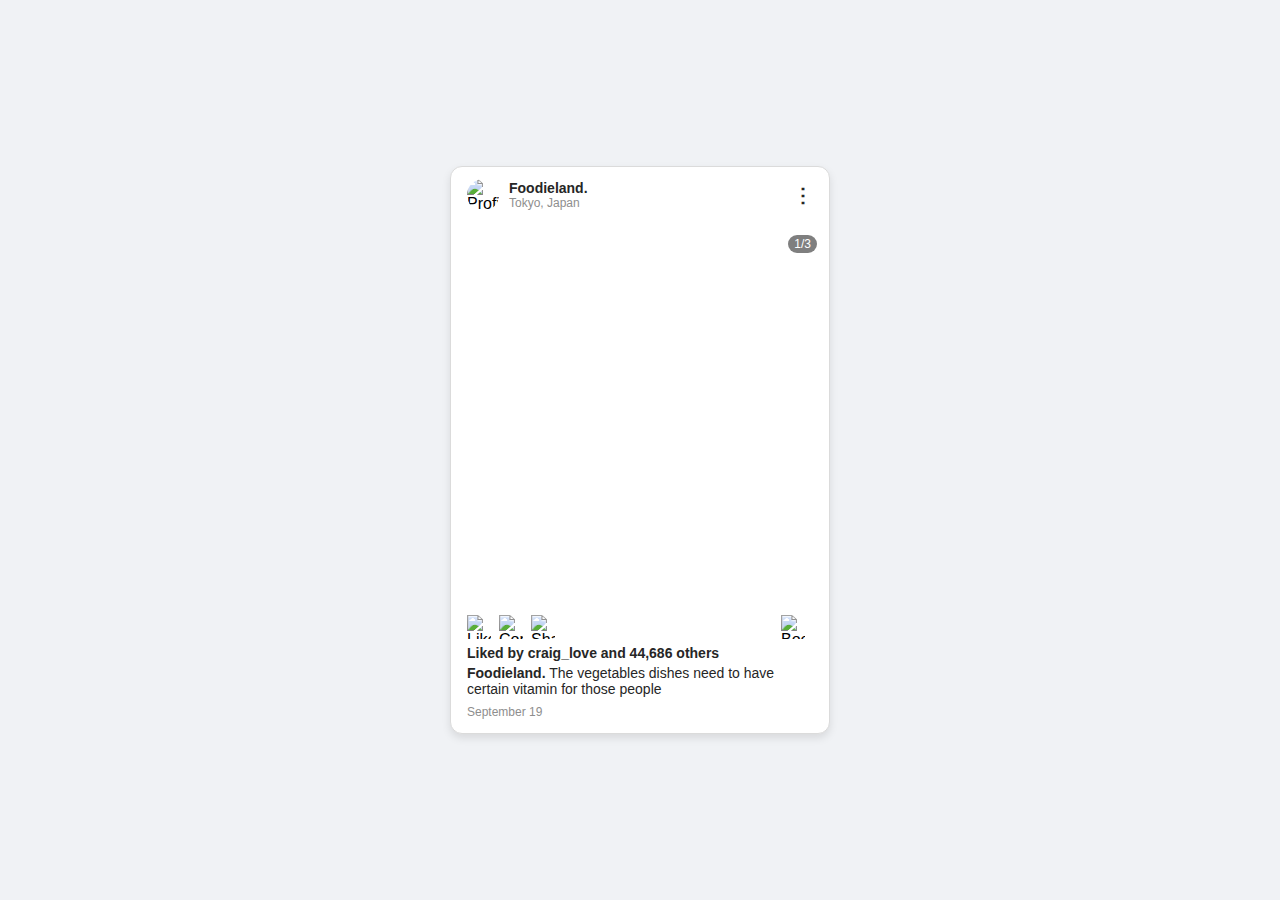
==== test.html @ a622e1d1 "update Instagram section" ====
<!DOCTYPE html>
<html lang="en">

<head>
    <meta charset="UTF-8">
    <meta name="viewport" content="width=device-width, initial-scale=1.0">
    <title>Instagram Post</title>
    <style>
        * {
            box-sizing: border-box;
            margin: 0;
            padding: 0;
        }

        body {
            display: flex;
            justify-content: center;
            align-items: center;
            height: 100vh;
            background-color: #f0f2f5;
            font-family: -apple-system, BlinkMacSystemFont, "Segoe UI", Roboto, Helvetica, Arial, sans-serif;
        }

        .post-container {
            width: 380px;
            background-color: #fff;
            border-radius: 12px;
            box-shadow: 0 4px 8px rgba(0, 0, 0, 0.1);
            overflow: hidden;
            border: 1px solid #dbdbdb;
        }

        .post-header,
        .post-footer {
            display: flex;
            align-items: center;
            padding: 12px 16px;
        }

        .post-header img.profile-pic {
            width: 32px;
            height: 32px;
            border-radius: 50%;
            margin-right: 10px;
        }

        .post-header .username-location {
            display: flex;
            flex-direction: column;
        }

        .post-header .username {
            font-weight: bold;
            font-size: 14px;
            color: #262626;
        }

        .post-header .location {
            font-size: 12px;
            color: #8e8e8e;
        }

        .post-header .dots-icon {
            margin-left: auto;
            font-weight: bold;
            color: #262626;
            font-size: 20px;
        }

        .post-image-container {
            position: relative;
        }

        .post-image {
            width: 100%;
            height: 380px;
            background-image: url('https://via.placeholder.com/380x380');
            /* Replace with actual image URL */
            background-size: cover;
            background-position: center;
        }

        .image-indicator {
            position: absolute;
            top: 12px;
            right: 12px;
            background-color: rgba(0, 0, 0, 0.5);
            color: #fff;
            font-size: 12px;
            padding: 2px 6px;
            border-radius: 12px;
        }

        .post-footer {
            flex-direction: column;
            padding-top: 8px;
        }

        .likes,
        .caption,
        .date {
            width: 100%;
            font-size: 14px;
            color: #262626;
            padding: 2px 0;
        }

        .likes {
            font-weight: bold;
        }

        .caption span.username {
            font-weight: bold;
        }

        .date {
            font-size: 12px;
            color: #8e8e8e;
            margin-top: 4px;
        }

        .footer-icons {
            display: flex;
            justify-content: space-between;
            width: 100%;
            padding: 4px 0;
        }

        .footer-icons .left-icons,
        .footer-icons .right-icon {
            display: flex;
            align-items: center;
        }

        .footer-icons img.icon {
            width: 24px;
            height: 24px;
            margin-right: 8px;
        }
    </style>
</head>

<body>

    <div class="post-container">
        <!-- Post Header -->
        <div class="post-header">
            <img src="https://via.placeholder.com/32" alt="Profile Picture" class="profile-pic">
            <!-- Replace with actual profile image URL -->
            <div class="username-location">
                <div class="username">Foodieland.</div>
                <div class="location">Tokyo, Japan</div>
            </div>
            <div class="dots-icon">⋮</div>
        </div>

        <!-- Post Image -->
        <div class="post-image-container">
            <div class="post-image"></div>
            <div class="image-indicator">1/3</div>
        </div>

        <!-- Post Footer -->
        <div class="post-footer">
            <div class="footer-icons">
                <div class="left-icons">
                    <img src="https://via.placeholder.com/24" alt="Like Icon" class="icon">
                    <!-- Replace with actual like icon URL -->
                    <img src="https://via.placeholder.com/24" alt="Comment Icon" class="icon">
                    <!-- Replace with actual comment icon URL -->
                    <img src="https://via.placeholder.com/24" alt="Share Icon" class="icon">
                    <!-- Replace with actual share icon URL -->
                </div>
                <div class="right-icon">
                    <img src="https://via.placeholder.com/24" alt="Bookmark Icon" class="icon">
                    <!-- Replace with actual bookmark icon URL -->
                </div>
            </div>
            <div class="likes">Liked by craig_love and 44,686 others</div>
            <div class="caption">
                <span class="username">Foodieland.</span> The vegetables dishes need to have certain vitamin for those
                people
            </div>
            <div class="date">September 19</div>
        </div>
    </div>

</body>

</html>
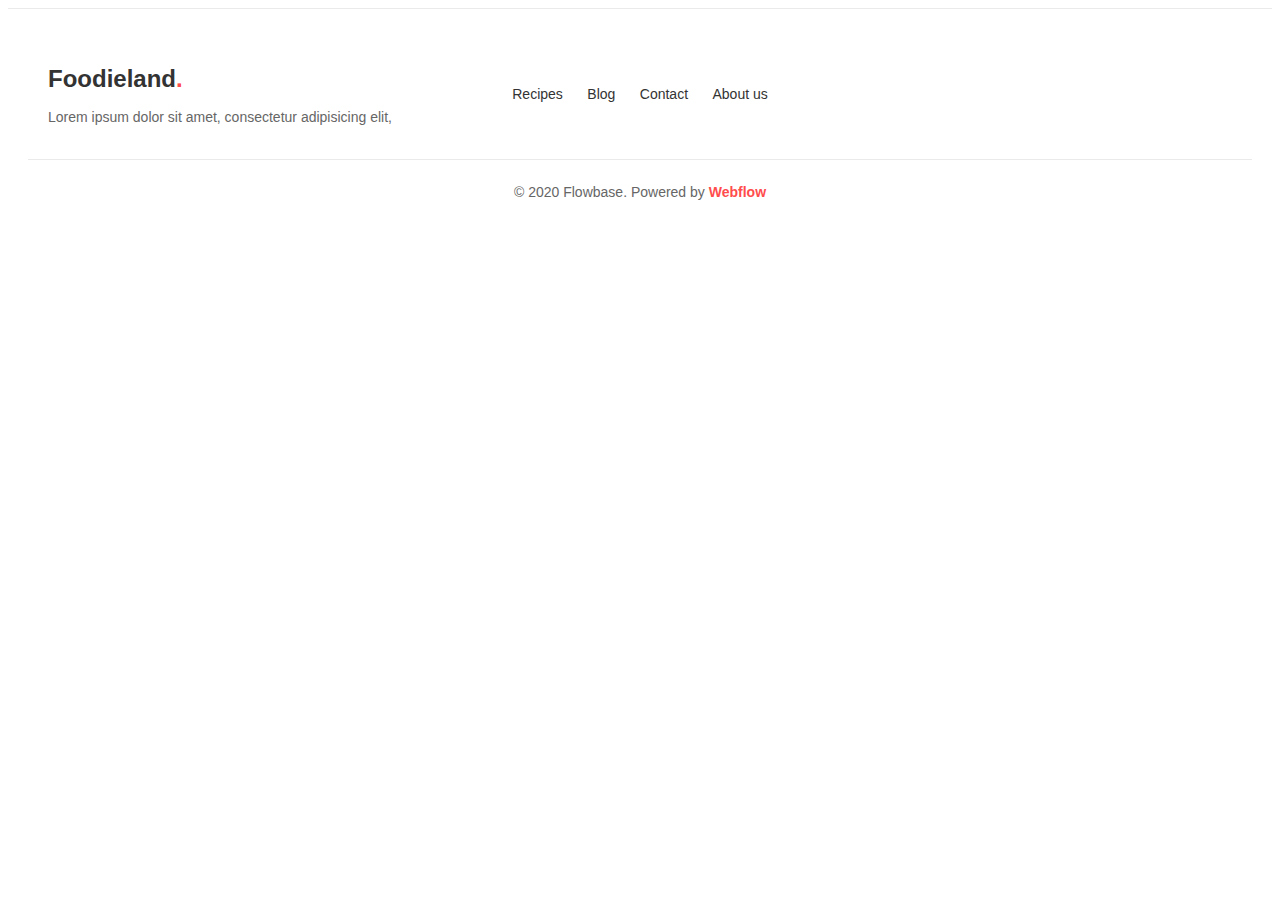
==== commit 31cf5882: "update code" ====
--- a/test.html
+++ b/test.html
@@ -6,184 +6,129 @@
     <meta name="viewport" content="width=device-width, initial-scale=1.0">
     <title>Instagram Post</title>
     <style>
-        * {
-            box-sizing: border-box;
-            margin: 0;
-            padding: 0;
+        /* Footer Styling */
+        .footer {
+            padding: 20px;
+            background-color: #fff;
+            font-family: Arial, sans-serif;
+            color: #333;
+            border-top: 1px solid #eaeaea;
         }
 
-        body {
+        .footer-content {
             display: flex;
-            justify-content: center;
+            justify-content: space-between;
             align-items: center;
-            height: 100vh;
-            background-color: #f0f2f5;
-            font-family: -apple-system, BlinkMacSystemFont, "Segoe UI", Roboto, Helvetica, Arial, sans-serif;
+            flex-wrap: wrap;
+            max-width: 1200px;
+            margin: 0 auto;
+            padding: 20px;
         }
 
-        .post-container {
-            width: 380px;
-            background-color: #fff;
-            border-radius: 12px;
-            box-shadow: 0 4px 8px rgba(0, 0, 0, 0.1);
-            overflow: hidden;
-            border: 1px solid #dbdbdb;
+        .footer-left {
+            flex: 1;
+            min-width: 250px;
         }
 
-        .post-header,
-        .post-footer {
-            display: flex;
-            align-items: center;
-            padding: 12px 16px;
-        }
-
-        .post-header img.profile-pic {
-            width: 32px;
-            height: 32px;
-            border-radius: 50%;
-            margin-right: 10px;
-        }
-
-        .post-header .username-location {
-            display: flex;
-            flex-direction: column;
-        }
-
-        .post-header .username {
+        .logo {
+            font-size: 24px;
             font-weight: bold;
-            font-size: 14px;
-            color: #262626;
-        }
-
-        .post-header .location {
-            font-size: 12px;
-            color: #8e8e8e;
-        }
-
-        .post-header .dots-icon {
-            margin-left: auto;
-            font-weight: bold;
-            color: #262626;
-            font-size: 20px;
-        }
-
-        .post-image-container {
-            position: relative;
-        }
-
-        .post-image {
-            width: 100%;
-            height: 380px;
-            background-image: url('https://via.placeholder.com/380x380');
-            /* Replace with actual image URL */
-            background-size: cover;
-            background-position: center;
-        }
-
-        .image-indicator {
-            position: absolute;
-            top: 12px;
-            right: 12px;
-            background-color: rgba(0, 0, 0, 0.5);
-            color: #fff;
-            font-size: 12px;
-            padding: 2px 6px;
-            border-radius: 12px;
-        }
-
-        .post-footer {
-            flex-direction: column;
-            padding-top: 8px;
-        }
-
-        .likes,
-        .caption,
-        .date {
-            width: 100%;
-            font-size: 14px;
-            color: #262626;
-            padding: 2px 0;
-        }
-
-        .likes {
-            font-weight: bold;
-        }
-
-        .caption span.username {
-            font-weight: bold;
-        }
-
-        .date {
-            font-size: 12px;
-            color: #8e8e8e;
-            margin-top: 4px;
-        }
-
-        .footer-icons {
-            display: flex;
-            justify-content: space-between;
-            width: 100%;
-            padding: 4px 0;
-        }
-
-        .footer-icons .left-icons,
-        .footer-icons .right-icon {
             display: flex;
             align-items: center;
         }
 
-        .footer-icons img.icon {
-            width: 24px;
-            height: 24px;
-            margin-right: 8px;
+        .dot {
+            color: #ff4c4c;
+            /* Red dot color */
+        }
+
+        .footer-left p {
+            font-size: 14px;
+            color: #666;
+            margin-top: 5px;
+        }
+
+        .footer-center {
+            flex: 1;
+            display: flex;
+            justify-content: center;
+            min-width: 200px;
+        }
+
+        .footer-nav a {
+            margin: 0 10px;
+            color: #333;
+            text-decoration: none;
+            font-size: 14px;
+            font-weight: 500;
+        }
+
+        .footer-nav a:hover {
+            color: #ff4c4c;
+        }
+
+        .footer-right {
+            flex: 1;
+            display: flex;
+            justify-content: flex-end;
+            min-width: 200px;
+        }
+
+        .social-icons a {
+            margin: 0 8px;
+            font-size: 18px;
+            color: #333;
+            text-decoration: none;
+        }
+
+        .social-icons a:hover {
+            color: #ff4c4c;
+        }
+
+        .footer-bottom {
+            text-align: center;
+            font-size: 14px;
+            color: #666;
+            padding: 10px 0;
+            border-top: 1px solid #eaeaea;
+        }
+
+        .footer-bottom .powered-by {
+            color: #ff4c4c;
+            font-weight: bold;
         }
     </style>
 </head>
 
 <body>
 
-    <div class="post-container">
-        <!-- Post Header -->
-        <div class="post-header">
-            <img src="https://via.placeholder.com/32" alt="Profile Picture" class="profile-pic">
-            <!-- Replace with actual profile image URL -->
-            <div class="username-location">
-                <div class="username">Foodieland.</div>
-                <div class="location">Tokyo, Japan</div>
+    <footer class="footer">
+        <div class="footer-content">
+            <div class="footer-left">
+                <h1 class="logo">Foodieland<span class="dot">.</span></h1>
+                <p>Lorem ipsum dolor sit amet, consectetur adipisicing elit,</p>
             </div>
-            <div class="dots-icon">⋮</div>
-        </div>
-
-        <!-- Post Image -->
-        <div class="post-image-container">
-            <div class="post-image"></div>
-            <div class="image-indicator">1/3</div>
-        </div>
-
-        <!-- Post Footer -->
-        <div class="post-footer">
-            <div class="footer-icons">
-                <div class="left-icons">
-                    <img src="https://via.placeholder.com/24" alt="Like Icon" class="icon">
-                    <!-- Replace with actual like icon URL -->
-                    <img src="https://via.placeholder.com/24" alt="Comment Icon" class="icon">
-                    <!-- Replace with actual comment icon URL -->
-                    <img src="https://via.placeholder.com/24" alt="Share Icon" class="icon">
-                    <!-- Replace with actual share icon URL -->
-                </div>
-                <div class="right-icon">
-                    <img src="https://via.placeholder.com/24" alt="Bookmark Icon" class="icon">
-                    <!-- Replace with actual bookmark icon URL -->
+            <div class="footer-center">
+                <nav class="footer-nav">
+                    <a href="#">Recipes</a>
+                    <a href="#">Blog</a>
+                    <a href="#">Contact</a>
+                    <a href="#">About us</a>
+                </nav>
+            </div>
+            <div class="footer-right">
+                <div class="social-icons">
+                    <a href="#"><i class="fab fa-facebook-f"></i></a>
+                    <a href="#"><i class="fab fa-twitter"></i></a>
+                    <a href="#"><i class="fab fa-instagram"></i></a>
                 </div>
             </div>
-            <div class="likes">Liked by craig_love and 44,686 others</div>
-            <div class="caption">
-                <span class="username">Foodieland.</span> The vegetables dishes need to have certain vitamin for those
-                people
-            </div>
-            <div class="date">September 19</div>
         </div>
-    </div>
+        <div class="footer-bottom">
+            <p>© 2020 Flowbase. Powered by <span class="powered-by">Webflow</span></p>
+        </div>
+    </footer>
+
 
 </body>
 
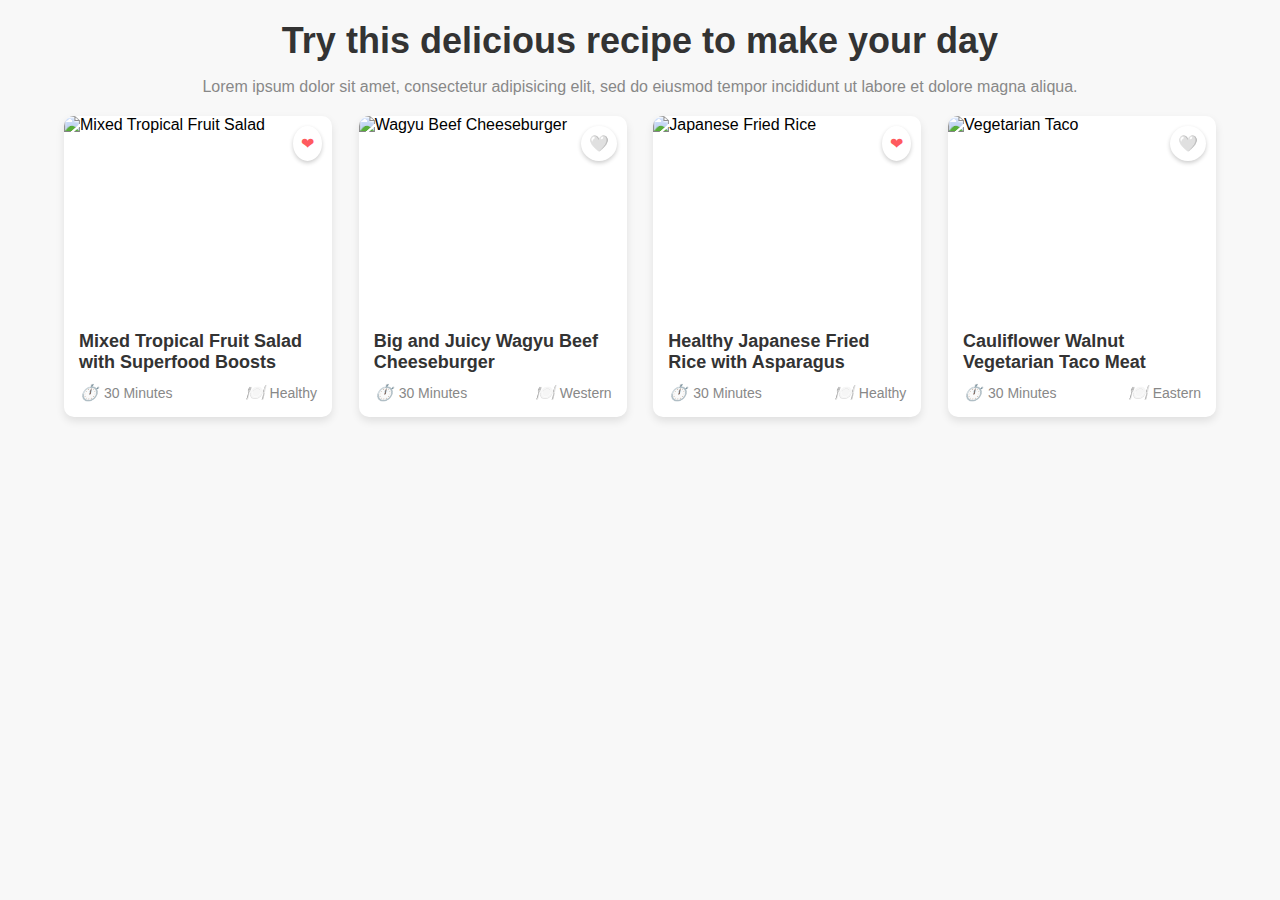
==== commit 0cbcbe83: "update recommended menu" ====
--- a/test.html
+++ b/test.html
@@ -1,135 +1,143 @@
 <!DOCTYPE html>
 <html lang="en">
-
 <head>
     <meta charset="UTF-8">
     <meta name="viewport" content="width=device-width, initial-scale=1.0">
-    <title>Instagram Post</title>
+    <title>Recipe Card Layout</title>
     <style>
-        /* Footer Styling */
-        .footer {
-            padding: 20px;
-            background-color: #fff;
+        body {
             font-family: Arial, sans-serif;
-            color: #333;
-            border-top: 1px solid #eaeaea;
+            margin: 0;
+            padding: 0;
+            background-color: #f8f8f8;
         }
-
-        .footer-content {
-            display: flex;
-            justify-content: space-between;
-            align-items: center;
-            flex-wrap: wrap;
+        .container {
+            width: 90%;
             max-width: 1200px;
             margin: 0 auto;
             padding: 20px;
         }
-
-        .footer-left {
-            flex: 1;
-            min-width: 250px;
+        .header {
+            text-align: center;
+            margin-bottom: 20px;
         }
-
-        .logo {
-            font-size: 24px;
-            font-weight: bold;
+        .header h1 {
+            font-size: 36px;
+            margin: 0;
+            color: #333;
+        }
+        .header p {
+            color: #888;
+        }
+        .recipe-cards {
+            display: flex;
+            gap: 20px;
+            justify-content: space-between;
+            flex-wrap: wrap;
+        }
+        .card {
+            background-color: white;
+            border-radius: 10px;
+            box-shadow: 0 4px 8px rgba(0, 0, 0, 0.1);
+            overflow: hidden;
+            width: calc(25% - 20px);
+            display: flex;
+            flex-direction: column;
+            position: relative;
+        }
+        .card img {
+            width: 100%;
+            height: 200px;
+            object-fit: cover;
+        }
+        .card-content {
+            padding: 15px;
+        }
+        .card-title {
+            font-size: 18px;
+            margin: 0 0 10px;
+            color: #333;
+        }
+        .card-info {
+            display: flex;
+            justify-content: space-between;
+            align-items: center;
+            color: #888;
+            font-size: 14px;
+        }
+        .card-info div {
             display: flex;
             align-items: center;
+            gap: 5px;
         }
-
-        .dot {
-            color: #ff4c4c;
-            /* Red dot color */
+        .card-info i {
+            font-size: 16px;
         }
-
-        .footer-left p {
-            font-size: 14px;
-            color: #666;
-            margin-top: 5px;
-        }
-
-        .footer-center {
-            flex: 1;
-            display: flex;
-            justify-content: center;
-            min-width: 200px;
-        }
-
-        .footer-nav a {
-            margin: 0 10px;
-            color: #333;
-            text-decoration: none;
-            font-size: 14px;
-            font-weight: 500;
-        }
-
-        .footer-nav a:hover {
-            color: #ff4c4c;
-        }
-
-        .footer-right {
-            flex: 1;
-            display: flex;
-            justify-content: flex-end;
-            min-width: 200px;
-        }
-
-        .social-icons a {
-            margin: 0 8px;
-            font-size: 18px;
-            color: #333;
-            text-decoration: none;
-        }
-
-        .social-icons a:hover {
-            color: #ff4c4c;
-        }
-
-        .footer-bottom {
-            text-align: center;
-            font-size: 14px;
-            color: #666;
-            padding: 10px 0;
-            border-top: 1px solid #eaeaea;
-        }
-
-        .footer-bottom .powered-by {
-            color: #ff4c4c;
-            font-weight: bold;
+        .heart-icon {
+            position: absolute;
+            top: 10px;
+            right: 10px;
+            background-color: white;
+            border-radius: 50%;
+            padding: 8px;
+            color: #ff5a5f;
+            font-size: 16px;
+            box-shadow: 0 2px 4px rgba(0, 0, 0, 0.2);
         }
     </style>
 </head>
-
 <body>
-
-    <footer class="footer">
-        <div class="footer-content">
-            <div class="footer-left">
-                <h1 class="logo">Foodieland<span class="dot">.</span></h1>
-                <p>Lorem ipsum dolor sit amet, consectetur adipisicing elit,</p>
+    <div class="container">
+        <div class="header">
+            <h1>Try this delicious recipe to make your day</h1>
+            <p>Lorem ipsum dolor sit amet, consectetur adipisicing elit, sed do eiusmod tempor incididunt ut labore et dolore magna aliqua.</p>
+        </div>
+        <div class="recipe-cards">
+            <div class="card">
+                <img src="https://via.placeholder.com/300x200" alt="Mixed Tropical Fruit Salad">
+                <div class="heart-icon">❤</div>
+                <div class="card-content">
+                    <h2 class="card-title">Mixed Tropical Fruit Salad with Superfood Boosts</h2>
+                    <div class="card-info">
+                        <div><i>⏱️</i> 30 Minutes</div>
+                        <div><i>🍽️</i> Healthy</div>
+                    </div>
+                </div>
             </div>
-            <div class="footer-center">
-                <nav class="footer-nav">
-                    <a href="#">Recipes</a>
-                    <a href="#">Blog</a>
-                    <a href="#">Contact</a>
-                    <a href="#">About us</a>
-                </nav>
+            <div class="card">
+                <img src="https://via.placeholder.com/300x200" alt="Wagyu Beef Cheeseburger">
+                <div class="heart-icon">🤍</div>
+                <div class="card-content">
+                    <h2 class="card-title">Big and Juicy Wagyu Beef Cheeseburger</h2>
+                    <div class="card-info">
+                        <div><i>⏱️</i> 30 Minutes</div>
+                        <div><i>🍽️</i> Western</div>
+                    </div>
+                </div>
             </div>
-            <div class="footer-right">
-                <div class="social-icons">
-                    <a href="#"><i class="fab fa-facebook-f"></i></a>
-                    <a href="#"><i class="fab fa-twitter"></i></a>
-                    <a href="#"><i class="fab fa-instagram"></i></a>
+            <div class="card">
+                <img src="https://via.placeholder.com/300x200" alt="Japanese Fried Rice">
+                <div class="heart-icon">❤</div>
+                <div class="card-content">
+                    <h2 class="card-title">Healthy Japanese Fried Rice with Asparagus</h2>
+                    <div class="card-info">
+                        <div><i>⏱️</i> 30 Minutes</div>
+                        <div><i>🍽️</i> Healthy</div>
+                    </div>
+                </div>
+            </div>
+            <div class="card">
+                <img src="https://via.placeholder.com/300x200" alt="Vegetarian Taco">
+                <div class="heart-icon">🤍</div>
+                <div class="card-content">
+                    <h2 class="card-title">Cauliflower Walnut Vegetarian Taco Meat</h2>
+                    <div class="card-info">
+                        <div><i>⏱️</i> 30 Minutes</div>
+                        <div><i>🍽️</i> Eastern</div>
+                    </div>
                 </div>
             </div>
         </div>
-        <div class="footer-bottom">
-            <p>© 2020 Flowbase. Powered by <span class="powered-by">Webflow</span></p>
-        </div>
-    </footer>
-
-
+    </div>
 </body>
-
-</html>+</html>
